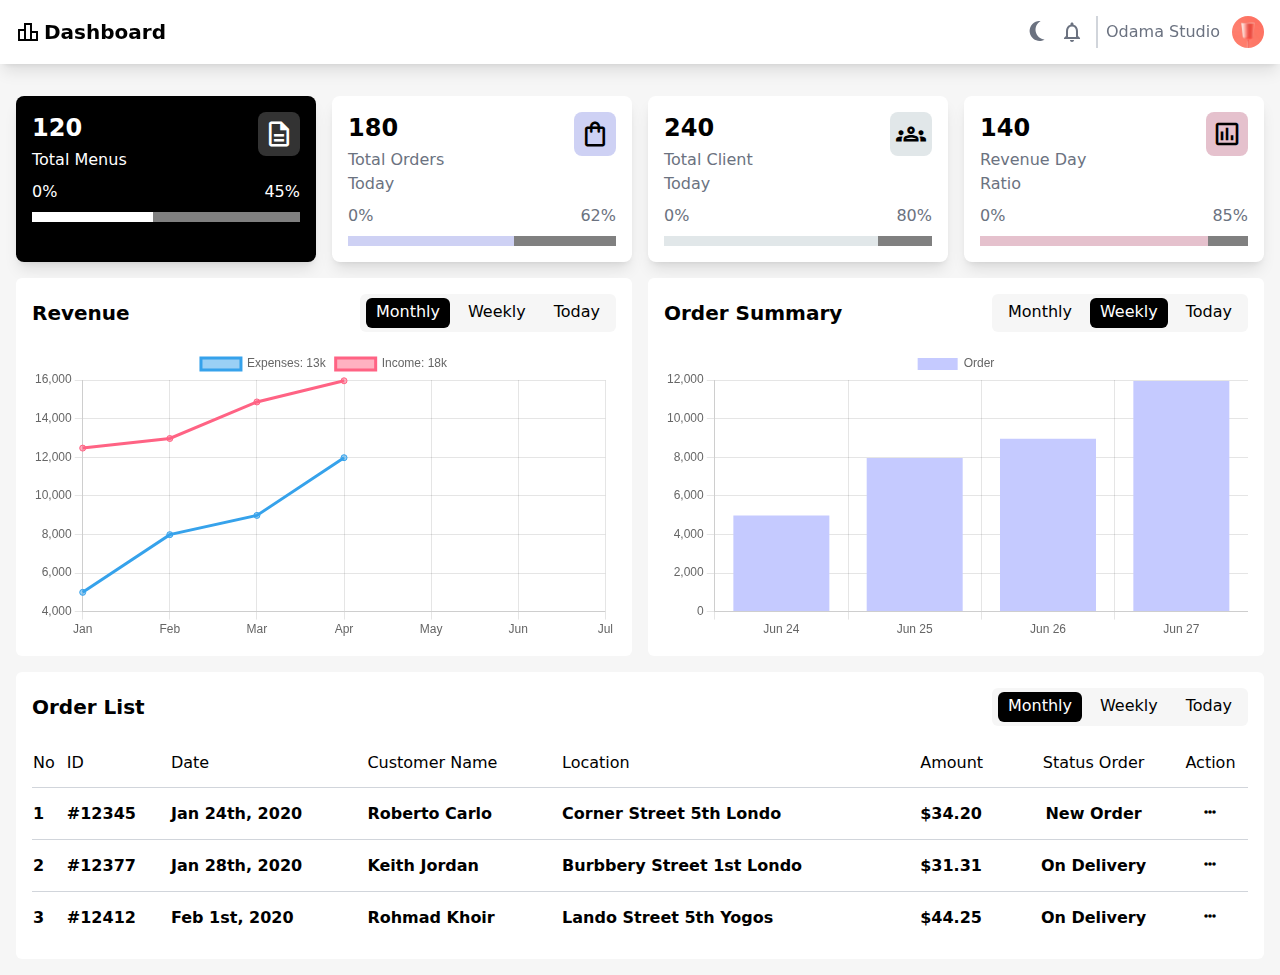
==== 04/index.html @ b3cf5e3d "Day 4" ====
<!DOCTYPE html>
<html lang="en">
<head>
    <meta charset="UTF-8">
    <meta name="viewport" content="width=device-width, initial-scale=1.0">
    <title>Dashboard | Odama Studio</title>
    <link rel="stylesheet" href="/css/google-font.css">
    <link rel="stylesheet" href="style.css">
    <script src="/js/chart.js"></script>
</head>
<body>
    <header class="fixed shadow-lg bg-white p-4 top-0 grid grid-cols-2 left-0 right-0">
        <h1 class="font-bold text-xl flex items-center gap-1"><i class="material-icons">leaderboard</i>Dashboard</h1>
        <div class="flex gap-3 items-center justify-end">
            <i class="material-icons hidden fade lg:inline-block -rotate-12">nightlight_round</i>
            <i class="material-icons hidden lg:inline-block fade">notifications</i>
            <div class="flex fade items-center border-l-2 gap-3 pl-2 border-solid border-gray-300">
                Odama Studio
                <img src="image-stand-out.jpg" class="h-8 rounded-full aspect-square">
            </div>
        </div>
    </header>
    <main class="flex flex-col mt-20 p-4 gap-4">
        <div class="grid gap-4 grid-rows-4 lg:grid-rows-1 lg:grid-cols-4">
            <div class="desc text-white bg-black">
                <div>
                    <div>
                        <b>120</b>  
                        <span>Total Menus</span>
                    </div>
                    <div>
                        <span class="bg-[#333333]">description</span>
                    </div>
                </div>
                <div>
                    <div>
                        <span>0%</span>
                        <span>45%</span>
                    </div>
                    <progress class="bg-[#333333]" min="0" value="45" max="100"></progress>
                </div>
            </div>
            <div class="desc">
                <div>
                    <div>
                        <b>180</b>
                        <span>Total Orders Today</span>
                    </div>
                    <div>
                        <span class="bg-[#CED1F4]">shopping_bag</span>
                    </div>
                </div>
                <div>
                    <div>
                        <span>0%</span>
                        <span>62%</span>
                    </div>
                    <progress min="0" value="62" max="100"></progress>
                </div>
            </div>
            <div class="desc">
                <div>
                    <div>
                        <b>240</b>
                        <span>Total Client Today</span>
                    </div>
                    <div>
                        <span class="bg-[#E1E7E9]">groups</span>
                    </div>
                </div>
                <div>
                    <div>
                        <span>0%</span>
                        <span>80%</span>
                    </div>
                    <progress min="0" value="80" max="100"></progress>
                </div>
            </div>
            <div class="desc">
                <div>
                    <div>
                        <b>140</b>
                        <span>Revenue Day Ratio</span>
                    </div>
                    <div>
                        <span class="bg-[#E5C1CD]">insert_chart</span>
                    </div>
                </div>
                <div>
                    <div>
                        <span>0%</span>
                        <span>85%</span>
                    </div>
                    <progress min="0" value="85" max="100"></progress>
                </div>
            </div>
        </div>
        <div class="grid lg:grid-cols-2 gap-4 lg:grid-rows-1 grid-rows-2">
            <div class="chart">
                <div>
                    <h1>Revenue</h1>
                    <div>
                        <div>
                            <button class="active">Monthly</button>
                            <button>Weekly</button>
                            <button>Today</button>
                        </div>
                    </div>
                </div>
                <canvas id="a1"></canvas>
                <script>
                    (() => {
                        const ctx = document.getElementById("a1");
                        new Chart(ctx, {
                            type: 'line',
                            data: {
                                labels: ['Jan', 'Feb', 'Mar', 'Apr', 'May', 'Jun', 'Jul'],
                                datasets: [{
                                    label: 'Expenses: 13k',
                                    data: [5000, 8000, 9000, 12000]
                                },
                                {
                                    label: 'Income: 18k',
                                    data: [12500, 13000, 14900, 16000]
                                }]
                            }
                        })
                    })()
                </script>
            </div>
            <div class="chart">
                <div>
                    <h1>Order Summary</h1>
                    <div>
                        <div>
                            <button>Monthly</button>
                            <button class="active">Weekly</button>
                            <button>Today</button>
                        </div>
                    </div>
                </div>
                <canvas id="a2"></canvas>
                <script>
                    (() => {
                        const ctx = document.getElementById("a2");
                        new Chart(ctx, {
                            type: 'bar',
                            data: {
                                labels: ['Jun 24', 'Jun 25', 'Jun 26', 'Jun 27'],
                                datasets: [{
                                    label: 'Order',
                                    data: [5000, 8000, 9000, 12000],
                                    backgroundColor: '#C5CAFF',
                                    fill: false
                                }]
                            }
                        })
                    })()
                </script>
            </div>
        </div>
        <div class="bg-white rounded-md p-4">
            <div class="grid items-center mb-6 grid-cols-2">
                <h1 class="text-xl font-semibold">Order List</h1>
                <div class="flex items-center justify-end">
                    <div class="bg-bg px-1.5 py-1 rounded-md flex items-center gap-2">
                        <button class="pt-0.5 pb-1 px-2.5 rounded-md bg-black text-white">Monthly</button>
                        <button class="pt-0.5 pb-1 px-2.5">Weekly</button>
                        <button class="pt-0.5 pb-1 px-2.5">Today</button>
                    </div>
                </div>
            </div>
            <div class="w-full whitespace-pre overflow-x-auto lg:whitespace-normal lg:overflow-hidden">
                <table class="w-full">
                    <tbody>
                        <tr>
                            <th>No</th>
                            <th>ID</th>
                            <th>Date</th>
                            <th>Customer Name</th>
                            <th>Location</th>
                            <th>Amount</th>
                            <th>Status Order</th>
                            <th>Action</th>
                        </tr>
                        <tr>
                            <td>1</td>
                            <td>#12345</td>
                            <td>Jan 24th, 2020</td>
                            <td>Roberto Carlo</td>
                            <td>Corner Street 5th Londo</td>
                            <td>$34.20</td>
                            <td>New Order</td>
                            <td></td>
                        </tr>
                        <tr>
                            <td>2</td>
                            <td>#12377</td>
                            <td>Jan 28th, 2020</td>
                            <td>Keith Jordan</td>
                            <td>Burbbery Street 1st Londo</td>
                            <td>$31.31</td>
                            <td>On Delivery</td>
                            <td></td>
                        </tr>
                        <tr>
                            <td>3</td>
                            <td>#12412</td>
                            <td>Feb 1st, 2020</td>
                            <td>Rohmad Khoir</td>
                            <td>Lando Street 5th Yogos</td>
                            <td>$44.25</td>
                            <td>On Delivery</td>
                            <td></td>
                        </tr>
                    </tbody>
                </table>
            </div>
        </div>
    </main>
</body>
</html>
---- css/google-font.css ----
@font-face {
    font-family: 'Material Icons Outlined';
    font-style: normal;
    font-weight: 400;
    src: url(fonts/icons.woff2) format('woff2');
}
.material-icons {
    font-family: 'Material Icons Outlined' !important;
    font-weight: normal;
    font-style: normal;
    font-size: 24px;
    line-height: 1;
    letter-spacing: normal;
    text-transform: none;
    display: inline-block;
    white-space: nowrap;
    word-wrap: normal;
    direction: ltr;
    -webkit-font-feature-settings: 'liga';
    font-feature-settings: "liga";
    -webkit-font-smoothing: antialiased;
}
@font-face {
    font-family: 'Material Symbols Outlined';
    font-style: normal;
    font-weight: 400;
    src: url(fonts/symbols.woff2) format('woff2');
}
.symbol {
    font-family: 'Material Symbols Outlined' !important;
    font-weight: normal;
    font-style: normal;
    font-size: 24px;
    line-height: 1;
    letter-spacing: normal;
    text-transform: none;
    display: inline-block;
    white-space: nowrap;
    word-wrap: normal;
    direction: ltr;
    -webkit-font-feature-settings: 'liga';
    font-feature-settings: 'liga';
    -webkit-font-smoothing: antialiased;
}
@font-face {
    font-family: circula;
    src: url(fonts/circula.ttf);
}
---- 04/style.css ----
/*
! tailwindcss v3.3.3 | MIT License | https://tailwindcss.com
*/

/*
1. Prevent padding and border from affecting element width. (https://github.com/mozdevs/cssremedy/issues/4)
2. Allow adding a border to an element by just adding a border-width. (https://github.com/tailwindcss/tailwindcss/pull/116)
*/

*,
::before,
::after {
  box-sizing: border-box;
  /* 1 */
  border-width: 0;
  /* 2 */
  border-style: solid;
  /* 2 */
  border-color: #e5e7eb;
  /* 2 */
}

::before,
::after {
  --tw-content: '';
}

/*
1. Use a consistent sensible line-height in all browsers.
2. Prevent adjustments of font size after orientation changes in iOS.
3. Use a more readable tab size.
4. Use the user's configured `sans` font-family by default.
5. Use the user's configured `sans` font-feature-settings by default.
6. Use the user's configured `sans` font-variation-settings by default.
*/

html {
  line-height: 1.5;
  /* 1 */
  -webkit-text-size-adjust: 100%;
  /* 2 */
  -moz-tab-size: 4;
  /* 3 */
  -o-tab-size: 4;
     tab-size: 4;
  /* 3 */
  font-family: ui-sans-serif, system-ui, -apple-system, BlinkMacSystemFont, "Segoe UI", Roboto, "Helvetica Neue", Arial, "Noto Sans", sans-serif, "Apple Color Emoji", "Segoe UI Emoji", "Segoe UI Symbol", "Noto Color Emoji";
  /* 4 */
  font-feature-settings: normal;
  /* 5 */
  font-variation-settings: normal;
  /* 6 */
}

/*
1. Remove the margin in all browsers.
2. Inherit line-height from `html` so users can set them as a class directly on the `html` element.
*/

body {
  margin: 0;
  /* 1 */
  line-height: inherit;
  /* 2 */
}

/*
1. Add the correct height in Firefox.
2. Correct the inheritance of border color in Firefox. (https://bugzilla.mozilla.org/show_bug.cgi?id=190655)
3. Ensure horizontal rules are visible by default.
*/

hr {
  height: 0;
  /* 1 */
  color: inherit;
  /* 2 */
  border-top-width: 1px;
  /* 3 */
}

/*
Add the correct text decoration in Chrome, Edge, and Safari.
*/

abbr:where([title]) {
  -webkit-text-decoration: underline dotted;
          text-decoration: underline dotted;
}

/*
Remove the default font size and weight for headings.
*/

h1,
h2,
h3,
h4,
h5,
h6 {
  font-size: inherit;
  font-weight: inherit;
}

/*
Reset links to optimize for opt-in styling instead of opt-out.
*/

a {
  color: inherit;
  text-decoration: inherit;
}

/*
Add the correct font weight in Edge and Safari.
*/

b,
strong {
  font-weight: bolder;
}

/*
1. Use the user's configured `mono` font family by default.
2. Correct the odd `em` font sizing in all browsers.
*/

code,
kbd,
samp,
pre {
  font-family: ui-monospace, SFMono-Regular, Menlo, Monaco, Consolas, "Liberation Mono", "Courier New", monospace;
  /* 1 */
  font-size: 1em;
  /* 2 */
}

/*
Add the correct font size in all browsers.
*/

small {
  font-size: 80%;
}

/*
Prevent `sub` and `sup` elements from affecting the line height in all browsers.
*/

sub,
sup {
  font-size: 75%;
  line-height: 0;
  position: relative;
  vertical-align: baseline;
}

sub {
  bottom: -0.25em;
}

sup {
  top: -0.5em;
}

/*
1. Remove text indentation from table contents in Chrome and Safari. (https://bugs.chromium.org/p/chromium/issues/detail?id=999088, https://bugs.webkit.org/show_bug.cgi?id=201297)
2. Correct table border color inheritance in all Chrome and Safari. (https://bugs.chromium.org/p/chromium/issues/detail?id=935729, https://bugs.webkit.org/show_bug.cgi?id=195016)
3. Remove gaps between table borders by default.
*/

table {
  text-indent: 0;
  /* 1 */
  border-color: inherit;
  /* 2 */
  border-collapse: collapse;
  /* 3 */
}

/*
1. Change the font styles in all browsers.
2. Remove the margin in Firefox and Safari.
3. Remove default padding in all browsers.
*/

button,
input,
optgroup,
select,
textarea {
  font-family: inherit;
  /* 1 */
  font-feature-settings: inherit;
  /* 1 */
  font-variation-settings: inherit;
  /* 1 */
  font-size: 100%;
  /* 1 */
  font-weight: inherit;
  /* 1 */
  line-height: inherit;
  /* 1 */
  color: inherit;
  /* 1 */
  margin: 0;
  /* 2 */
  padding: 0;
  /* 3 */
}

/*
Remove the inheritance of text transform in Edge and Firefox.
*/

button,
select {
  text-transform: none;
}

/*
1. Correct the inability to style clickable types in iOS and Safari.
2. Remove default button styles.
*/

button,
[type='button'],
[type='reset'],
[type='submit'] {
  -webkit-appearance: button;
  /* 1 */
  background-color: transparent;
  /* 2 */
  background-image: none;
  /* 2 */
}

/*
Use the modern Firefox focus style for all focusable elements.
*/

:-moz-focusring {
  outline: auto;
}

/*
Remove the additional `:invalid` styles in Firefox. (https://github.com/mozilla/gecko-dev/blob/2f9eacd9d3d995c937b4251a5557d95d494c9be1/layout/style/res/forms.css#L728-L737)
*/

:-moz-ui-invalid {
  box-shadow: none;
}

/*
Add the correct vertical alignment in Chrome and Firefox.
*/

progress {
  vertical-align: baseline;
}

/*
Correct the cursor style of increment and decrement buttons in Safari.
*/

::-webkit-inner-spin-button,
::-webkit-outer-spin-button {
  height: auto;
}

/*
1. Correct the odd appearance in Chrome and Safari.
2. Correct the outline style in Safari.
*/

[type='search'] {
  -webkit-appearance: textfield;
  /* 1 */
  outline-offset: -2px;
  /* 2 */
}

/*
Remove the inner padding in Chrome and Safari on macOS.
*/

::-webkit-search-decoration {
  -webkit-appearance: none;
}

/*
1. Correct the inability to style clickable types in iOS and Safari.
2. Change font properties to `inherit` in Safari.
*/

::-webkit-file-upload-button {
  -webkit-appearance: button;
  /* 1 */
  font: inherit;
  /* 2 */
}

/*
Add the correct display in Chrome and Safari.
*/

summary {
  display: list-item;
}

/*
Removes the default spacing and border for appropriate elements.
*/

blockquote,
dl,
dd,
h1,
h2,
h3,
h4,
h5,
h6,
hr,
figure,
p,
pre {
  margin: 0;
}

fieldset {
  margin: 0;
  padding: 0;
}

legend {
  padding: 0;
}

ol,
ul,
menu {
  list-style: none;
  margin: 0;
  padding: 0;
}

/*
Reset default styling for dialogs.
*/

dialog {
  padding: 0;
}

/*
Prevent resizing textareas horizontally by default.
*/

textarea {
  resize: vertical;
}

/*
1. Reset the default placeholder opacity in Firefox. (https://github.com/tailwindlabs/tailwindcss/issues/3300)
2. Set the default placeholder color to the user's configured gray 400 color.
*/

input::-moz-placeholder, textarea::-moz-placeholder {
  opacity: 1;
  /* 1 */
  color: #9ca3af;
  /* 2 */
}

input::placeholder,
textarea::placeholder {
  opacity: 1;
  /* 1 */
  color: #9ca3af;
  /* 2 */
}

/*
Set the default cursor for buttons.
*/

button,
[role="button"] {
  cursor: pointer;
}

/*
Make sure disabled buttons don't get the pointer cursor.
*/

:disabled {
  cursor: default;
}

/*
1. Make replaced elements `display: block` by default. (https://github.com/mozdevs/cssremedy/issues/14)
2. Add `vertical-align: middle` to align replaced elements more sensibly by default. (https://github.com/jensimmons/cssremedy/issues/14#issuecomment-634934210)
   This can trigger a poorly considered lint error in some tools but is included by design.
*/

img,
svg,
video,
canvas,
audio,
iframe,
embed,
object {
  display: block;
  /* 1 */
  vertical-align: middle;
  /* 2 */
}

/*
Constrain images and videos to the parent width and preserve their intrinsic aspect ratio. (https://github.com/mozdevs/cssremedy/issues/14)
*/

img,
video {
  max-width: 100%;
  height: auto;
}

/* Make elements with the HTML hidden attribute stay hidden by default */

[hidden] {
  display: none;
}

*, ::before, ::after {
  --tw-border-spacing-x: 0;
  --tw-border-spacing-y: 0;
  --tw-translate-x: 0;
  --tw-translate-y: 0;
  --tw-rotate: 0;
  --tw-skew-x: 0;
  --tw-skew-y: 0;
  --tw-scale-x: 1;
  --tw-scale-y: 1;
  --tw-pan-x:  ;
  --tw-pan-y:  ;
  --tw-pinch-zoom:  ;
  --tw-scroll-snap-strictness: proximity;
  --tw-gradient-from-position:  ;
  --tw-gradient-via-position:  ;
  --tw-gradient-to-position:  ;
  --tw-ordinal:  ;
  --tw-slashed-zero:  ;
  --tw-numeric-figure:  ;
  --tw-numeric-spacing:  ;
  --tw-numeric-fraction:  ;
  --tw-ring-inset:  ;
  --tw-ring-offset-width: 0px;
  --tw-ring-offset-color: #fff;
  --tw-ring-color: rgb(59 130 246 / 0.5);
  --tw-ring-offset-shadow: 0 0 #0000;
  --tw-ring-shadow: 0 0 #0000;
  --tw-shadow: 0 0 #0000;
  --tw-shadow-colored: 0 0 #0000;
  --tw-blur:  ;
  --tw-brightness:  ;
  --tw-contrast:  ;
  --tw-grayscale:  ;
  --tw-hue-rotate:  ;
  --tw-invert:  ;
  --tw-saturate:  ;
  --tw-sepia:  ;
  --tw-drop-shadow:  ;
  --tw-backdrop-blur:  ;
  --tw-backdrop-brightness:  ;
  --tw-backdrop-contrast:  ;
  --tw-backdrop-grayscale:  ;
  --tw-backdrop-hue-rotate:  ;
  --tw-backdrop-invert:  ;
  --tw-backdrop-opacity:  ;
  --tw-backdrop-saturate:  ;
  --tw-backdrop-sepia:  ;
}

::backdrop {
  --tw-border-spacing-x: 0;
  --tw-border-spacing-y: 0;
  --tw-translate-x: 0;
  --tw-translate-y: 0;
  --tw-rotate: 0;
  --tw-skew-x: 0;
  --tw-skew-y: 0;
  --tw-scale-x: 1;
  --tw-scale-y: 1;
  --tw-pan-x:  ;
  --tw-pan-y:  ;
  --tw-pinch-zoom:  ;
  --tw-scroll-snap-strictness: proximity;
  --tw-gradient-from-position:  ;
  --tw-gradient-via-position:  ;
  --tw-gradient-to-position:  ;
  --tw-ordinal:  ;
  --tw-slashed-zero:  ;
  --tw-numeric-figure:  ;
  --tw-numeric-spacing:  ;
  --tw-numeric-fraction:  ;
  --tw-ring-inset:  ;
  --tw-ring-offset-width: 0px;
  --tw-ring-offset-color: #fff;
  --tw-ring-color: rgb(59 130 246 / 0.5);
  --tw-ring-offset-shadow: 0 0 #0000;
  --tw-ring-shadow: 0 0 #0000;
  --tw-shadow: 0 0 #0000;
  --tw-shadow-colored: 0 0 #0000;
  --tw-blur:  ;
  --tw-brightness:  ;
  --tw-contrast:  ;
  --tw-grayscale:  ;
  --tw-hue-rotate:  ;
  --tw-invert:  ;
  --tw-saturate:  ;
  --tw-sepia:  ;
  --tw-drop-shadow:  ;
  --tw-backdrop-blur:  ;
  --tw-backdrop-brightness:  ;
  --tw-backdrop-contrast:  ;
  --tw-backdrop-grayscale:  ;
  --tw-backdrop-hue-rotate:  ;
  --tw-backdrop-invert:  ;
  --tw-backdrop-opacity:  ;
  --tw-backdrop-saturate:  ;
  --tw-backdrop-sepia:  ;
}

.desc {
  display: flex;
  flex-direction: column;
  gap: 0.5rem;
  border-radius: 0.5rem;
  padding: 1rem;
  --tw-shadow: 0 10px 15px -3px rgb(0 0 0 / 0.1), 0 4px 6px -4px rgb(0 0 0 / 0.1);
  --tw-shadow-colored: 0 10px 15px -3px var(--tw-shadow-color), 0 4px 6px -4px var(--tw-shadow-color);
  box-shadow: var(--tw-ring-offset-shadow, 0 0 #0000), var(--tw-ring-shadow, 0 0 #0000), var(--tw-shadow);
}

.desc>:first-child {
  display: grid;
  grid-template-columns: repeat(2, minmax(0, 1fr));
  align-items: flex-start;
}

.desc>:first-child>:first-child {
  display: flex;
  flex-direction: column;
  gap: 0.25rem;
}

.desc>:first-child>:last-child {
  display: flex;
  align-items: flex-start;
  justify-content: flex-end;
}

.desc>:first-child>:last-child span {
  font-family: 'Material Icons Outlined';
  border-radius: 0.5rem;
  padding-top: 0.25rem;
  padding-bottom: 0.25rem;
  padding-left: 0.375rem;
  padding-right: 0.375rem;
  font-size: 1.875rem;
  line-height: 2.25rem;
}

.desc:not(.bg-black) {
  --tw-bg-opacity: 1;
  background-color: rgb(255 255 255 / var(--tw-bg-opacity));
  --tw-text-opacity: 1;
  color: rgb(107 114 128 / var(--tw-text-opacity));
}

.desc>:last-child {
  display: flex;
  flex-direction: column;
  gap: 0.5rem;
}

.desc>:last-child>div {
  display: grid;
  grid-template-columns: repeat(2, minmax(0, 1fr));
}

.desc>:last-child span+span {
  text-align: right;
}

.desc b {
  font-size: 1.5rem;
  line-height: 2rem;
}

.desc:not(.bg-black) b, .desc:not(.bg-black)>:first-child>:last-child span {
  --tw-text-opacity: 1;
  color: rgb(0 0 0 / var(--tw-text-opacity));
}

.chart>:first-child {
  margin-bottom: 1rem;
  display: grid;
  grid-template-columns: repeat(2, minmax(0, 1fr));
  align-items: center;
}

.chart h1 {
  font-size: 1.25rem;
  line-height: 1.75rem;
  font-weight: 600;
}

.chart h1+div {
  display: none;
  align-items: center;
  justify-content: flex-end;
}

@media (min-width: 1024px) {
  .chart h1+div {
    display: flex;
  }
}

.chart h1+div>div {
  display: flex;
  align-items: center;
  gap: 0.5rem;
  border-radius: 0.375rem;
  --tw-bg-opacity: 1;
  background-color: rgb(246 246 246 / var(--tw-bg-opacity));
  padding-left: 0.375rem;
  padding-right: 0.375rem;
  padding-top: 0.25rem;
  padding-bottom: 0.25rem;
}

.chart h1+div button {
  padding-left: 0.625rem;
  padding-right: 0.625rem;
  padding-top: 0.125rem;
  padding-bottom: 0.25rem;
}

.chart {
  border-radius: 0.375rem;
  --tw-bg-opacity: 1;
  background-color: rgb(255 255 255 / var(--tw-bg-opacity));
  padding: 1rem;
}

.chart h1+div button.active {
  border-radius: 0.375rem;
  --tw-bg-opacity: 1;
  background-color: rgb(0 0 0 / var(--tw-bg-opacity));
  --tw-text-opacity: 1;
  color: rgb(255 255 255 / var(--tw-text-opacity));
}

.fixed {
  position: fixed;
}

.absolute {
  position: absolute;
}

.bottom-0 {
  bottom: 0px;
}

.left-0 {
  left: 0px;
}

.right-0 {
  right: 0px;
}

.top-0 {
  top: 0px;
}

.-z-10 {
  z-index: -10;
}

.z-10 {
  z-index: 10;
}

.z-20 {
  z-index: 20;
}

.z-30 {
  z-index: 30;
}

.float-right {
  float: right;
}

.mx-auto {
  margin-left: auto;
  margin-right: auto;
}

.mb-6 {
  margin-bottom: 1.5rem;
}

.mb-8 {
  margin-bottom: 2rem;
}

.ml-auto {
  margin-left: auto;
}

.mt-2 {
  margin-top: 0.5rem;
}

.mt-20 {
  margin-top: 5rem;
}

.mt-28 {
  margin-top: 7rem;
}

.mt-4 {
  margin-top: 1rem;
}

.mt-8 {
  margin-top: 2rem;
}

.flex {
  display: flex;
}

.inline-flex {
  display: inline-flex;
}

.table {
  display: table;
}

.grid {
  display: grid;
}

.hidden {
  display: none;
}

.aspect-auto {
  aspect-ratio: auto;
}

.aspect-square {
  aspect-ratio: 1 / 1;
}

.h-10 {
  height: 2.5rem;
}

.h-11 {
  height: 2.75rem;
}

.h-40 {
  height: 10rem;
}

.h-6 {
  height: 1.5rem;
}

.h-8 {
  height: 2rem;
}

.h-full {
  height: 100%;
}

.w-0 {
  width: 0px;
}

.w-1\/2 {
  width: 50%;
}

.w-6 {
  width: 1.5rem;
}

.w-full {
  width: 100%;
}

.max-w-full {
  max-width: 100%;
}

.-translate-x-2 {
  --tw-translate-x: -0.5rem;
  transform: translate(var(--tw-translate-x), var(--tw-translate-y)) rotate(var(--tw-rotate)) skewX(var(--tw-skew-x)) skewY(var(--tw-skew-y)) scaleX(var(--tw-scale-x)) scaleY(var(--tw-scale-y));
}

.-translate-y-64 {
  --tw-translate-y: -16rem;
  transform: translate(var(--tw-translate-x), var(--tw-translate-y)) rotate(var(--tw-rotate)) skewX(var(--tw-skew-x)) skewY(var(--tw-skew-y)) scaleX(var(--tw-scale-x)) scaleY(var(--tw-scale-y));
}

.-rotate-12 {
  --tw-rotate: -12deg;
  transform: translate(var(--tw-translate-x), var(--tw-translate-y)) rotate(var(--tw-rotate)) skewX(var(--tw-skew-x)) skewY(var(--tw-skew-y)) scaleX(var(--tw-scale-x)) scaleY(var(--tw-scale-y));
}

.cursor-pointer {
  cursor: pointer;
}

.grid-cols-2 {
  grid-template-columns: repeat(2, minmax(0, 1fr));
}

.grid-cols-4 {
  grid-template-columns: repeat(4, minmax(0, 1fr));
}

.grid-rows-2 {
  grid-template-rows: repeat(2, minmax(0, 1fr));
}

.grid-rows-4 {
  grid-template-rows: repeat(4, minmax(0, 1fr));
}

.flex-col {
  flex-direction: column;
}

.items-end {
  align-items: flex-end;
}

.items-center {
  align-items: center;
}

.justify-end {
  justify-content: flex-end;
}

.justify-center {
  justify-content: center;
}

.justify-evenly {
  justify-content: space-evenly;
}

.gap-0 {
  gap: 0px;
}

.gap-1 {
  gap: 0.25rem;
}

.gap-1\.5 {
  gap: 0.375rem;
}

.gap-2 {
  gap: 0.5rem;
}

.gap-2\.5 {
  gap: 0.625rem;
}

.gap-3 {
  gap: 0.75rem;
}

.gap-4 {
  gap: 1rem;
}

.gap-6 {
  gap: 1.5rem;
}

.gap-8 {
  gap: 2rem;
}

.overflow-x-auto {
  overflow-x: auto;
}

.overflow-x-hidden {
  overflow-x: hidden;
}

.whitespace-pre {
  white-space: pre;
}

.rounded-full {
  border-radius: 9999px;
}

.rounded-lg {
  border-radius: 0.5rem;
}

.rounded-md {
  border-radius: 0.375rem;
}

.rounded-xl {
  border-radius: 0.75rem;
}

.border {
  border-width: 1px;
}

.border-b {
  border-bottom-width: 1px;
}

.border-l-2 {
  border-left-width: 2px;
}

.border-solid {
  border-style: solid;
}

.border-gray-300 {
  --tw-border-opacity: 1;
  border-color: rgb(209 213 219 / var(--tw-border-opacity));
}

.border-b-gray-200 {
  --tw-border-opacity: 1;
  border-bottom-color: rgb(229 231 235 / var(--tw-border-opacity));
}

.bg-\[\#333333\] {
  --tw-bg-opacity: 1;
  background-color: rgb(51 51 51 / var(--tw-bg-opacity));
}

.bg-\[\#CED1F4\] {
  --tw-bg-opacity: 1;
  background-color: rgb(206 209 244 / var(--tw-bg-opacity));
}

.bg-\[\#E1E7E9\] {
  --tw-bg-opacity: 1;
  background-color: rgb(225 231 233 / var(--tw-bg-opacity));
}

.bg-\[\#E5C1CD\] {
  --tw-bg-opacity: 1;
  background-color: rgb(229 193 205 / var(--tw-bg-opacity));
}

.bg-\[\#E5F3FF\] {
  --tw-bg-opacity: 1;
  background-color: rgb(229 243 255 / var(--tw-bg-opacity));
}

.bg-\[\#E7ECF3\] {
  --tw-bg-opacity: 1;
  background-color: rgb(231 236 243 / var(--tw-bg-opacity));
}

.bg-\[\#FFF4E3\] {
  --tw-bg-opacity: 1;
  background-color: rgb(255 244 227 / var(--tw-bg-opacity));
}

.bg-bg {
  --tw-bg-opacity: 1;
  background-color: rgb(246 246 246 / var(--tw-bg-opacity));
}

.bg-black {
  --tw-bg-opacity: 1;
  background-color: rgb(0 0 0 / var(--tw-bg-opacity));
}

.bg-gray-100 {
  --tw-bg-opacity: 1;
  background-color: rgb(243 244 246 / var(--tw-bg-opacity));
}

.bg-inherit {
  background-color: inherit;
}

.bg-white {
  --tw-bg-opacity: 1;
  background-color: rgb(255 255 255 / var(--tw-bg-opacity));
}

.bg-gradient-to-r {
  background-image: linear-gradient(to right, var(--tw-gradient-stops));
}

.from-\[\#369EFF\] {
  --tw-gradient-from: #369EFF var(--tw-gradient-from-position);
  --tw-gradient-to: rgb(54 158 255 / 0) var(--tw-gradient-to-position);
  --tw-gradient-stops: var(--tw-gradient-from), var(--tw-gradient-to);
}

.to-\[\#65B6FF\] {
  --tw-gradient-to: #65B6FF var(--tw-gradient-to-position);
}

.p-1 {
  padding: 0.25rem;
}

.p-4 {
  padding: 1rem;
}

.px-1 {
  padding-left: 0.25rem;
  padding-right: 0.25rem;
}

.px-1\.5 {
  padding-left: 0.375rem;
  padding-right: 0.375rem;
}

.px-2 {
  padding-left: 0.5rem;
  padding-right: 0.5rem;
}

.px-2\.5 {
  padding-left: 0.625rem;
  padding-right: 0.625rem;
}

.px-3 {
  padding-left: 0.75rem;
  padding-right: 0.75rem;
}

.px-4 {
  padding-left: 1rem;
  padding-right: 1rem;
}

.px-5 {
  padding-left: 1.25rem;
  padding-right: 1.25rem;
}

.py-1 {
  padding-top: 0.25rem;
  padding-bottom: 0.25rem;
}

.py-2 {
  padding-top: 0.5rem;
  padding-bottom: 0.5rem;
}

.py-3 {
  padding-top: 0.75rem;
  padding-bottom: 0.75rem;
}

.py-4 {
  padding-top: 1rem;
  padding-bottom: 1rem;
}

.pb-1 {
  padding-bottom: 0.25rem;
}

.pl-2 {
  padding-left: 0.5rem;
}

.pl-4 {
  padding-left: 1rem;
}

.pr-2 {
  padding-right: 0.5rem;
}

.pt-0 {
  padding-top: 0px;
}

.pt-0\.5 {
  padding-top: 0.125rem;
}

.pt-4 {
  padding-top: 1rem;
}

.text-2xl {
  font-size: 1.5rem;
  line-height: 2rem;
}

.text-3xl {
  font-size: 1.875rem;
  line-height: 2.25rem;
}

.text-4xl {
  font-size: 2.25rem;
  line-height: 2.5rem;
}

.text-lg {
  font-size: 1.125rem;
  line-height: 1.75rem;
}

.text-sm {
  font-size: 0.875rem;
  line-height: 1.25rem;
}

.text-xl {
  font-size: 1.25rem;
  line-height: 1.75rem;
}

.text-xs {
  font-size: 0.75rem;
  line-height: 1rem;
}

.font-bold {
  font-weight: 700;
}

.font-extrabold {
  font-weight: 800;
}

.font-medium {
  font-weight: 500;
}

.font-semibold {
  font-weight: 600;
}

.tracking-wide {
  letter-spacing: 0.025em;
}

.text-\[\#000C63\] {
  --tw-text-opacity: 1;
  color: rgb(0 12 99 / var(--tw-text-opacity));
}

.text-\[\#0E8BFF\] {
  --tw-text-opacity: 1;
  color: rgb(14 139 255 / var(--tw-text-opacity));
}

.text-\[\#20E3FF\] {
  --tw-text-opacity: 1;
  color: rgb(32 227 255 / var(--tw-text-opacity));
}

.text-\[\#2496FF\] {
  --tw-text-opacity: 1;
  color: rgb(36 150 255 / var(--tw-text-opacity));
}

.text-\[\#3399EB\] {
  --tw-text-opacity: 1;
  color: rgb(51 153 235 / var(--tw-text-opacity));
}

.text-\[\#EE2929\] {
  --tw-text-opacity: 1;
  color: rgb(238 41 41 / var(--tw-text-opacity));
}

.text-\[\#FF32C5\] {
  --tw-text-opacity: 1;
  color: rgb(255 50 197 / var(--tw-text-opacity));
}

.text-\[\#FF9500\] {
  --tw-text-opacity: 1;
  color: rgb(255 149 0 / var(--tw-text-opacity));
}

.text-\[\#FFCD1F\] {
  --tw-text-opacity: 1;
  color: rgb(255 205 31 / var(--tw-text-opacity));
}

.text-black {
  --tw-text-opacity: 1;
  color: rgb(0 0 0 / var(--tw-text-opacity));
}

.text-white {
  --tw-text-opacity: 1;
  color: rgb(255 255 255 / var(--tw-text-opacity));
}

.line-through {
  text-decoration-line: line-through;
}

.opacity-50 {
  opacity: 0.5;
}

.opacity-70 {
  opacity: 0.7;
}

.shadow-2xl {
  --tw-shadow: 0 25px 50px -12px rgb(0 0 0 / 0.25);
  --tw-shadow-colored: 0 25px 50px -12px var(--tw-shadow-color);
  box-shadow: var(--tw-ring-offset-shadow, 0 0 #0000), var(--tw-ring-shadow, 0 0 #0000), var(--tw-shadow);
}

.shadow-lg {
  --tw-shadow: 0 10px 15px -3px rgb(0 0 0 / 0.1), 0 4px 6px -4px rgb(0 0 0 / 0.1);
  --tw-shadow-colored: 0 10px 15px -3px var(--tw-shadow-color), 0 4px 6px -4px var(--tw-shadow-color);
  box-shadow: var(--tw-ring-offset-shadow, 0 0 #0000), var(--tw-ring-shadow, 0 0 #0000), var(--tw-shadow);
}

.shadow-md {
  --tw-shadow: 0 4px 6px -1px rgb(0 0 0 / 0.1), 0 2px 4px -2px rgb(0 0 0 / 0.1);
  --tw-shadow-colored: 0 4px 6px -1px var(--tw-shadow-color), 0 2px 4px -2px var(--tw-shadow-color);
  box-shadow: var(--tw-ring-offset-shadow, 0 0 #0000), var(--tw-ring-shadow, 0 0 #0000), var(--tw-shadow);
}

body {
  --tw-bg-opacity: 1;
  background-color: rgb(246 246 246 / var(--tw-bg-opacity));
}

.fade {
  --tw-text-opacity: 1;
  color: rgb(107 114 128 / var(--tw-text-opacity));
}

progress {
  height: 0.625rem;
  width: 100%;
  -webkit-appearance: none;
     -moz-appearance: none;
          appearance: none;
  border-style: none;
  outline: 2px solid transparent;
  outline-offset: 2px;
}

progress:not(progress[class]) {
  --tw-bg-opacity: 1;
  background-color: rgb(246 246 246 / var(--tw-bg-opacity));
}

progress[value="45"]::-moz-progress-bar {
  --tw-bg-opacity: 1;
  background-color: rgb(255 255 255 / var(--tw-bg-opacity));
}

progress[value="45"]::-webkit-progress-value {
  --tw-bg-opacity: 1;
  background-color: rgb(255 255 255 / var(--tw-bg-opacity));
}

progress[value="62"]::-moz-progress-bar {
  --tw-bg-opacity: 1;
  background-color: rgb(206 209 244 / var(--tw-bg-opacity));
}

progress[value="62"]::-webkit-progress-value {
  --tw-bg-opacity: 1;
  background-color: rgb(206 209 244 / var(--tw-bg-opacity));
}

progress[value="80"]::-moz-progress-bar {
  --tw-bg-opacity: 1;
  background-color: rgb(225 231 233 / var(--tw-bg-opacity));
}

progress[value="80"]::-webkit-progress-value {
  --tw-bg-opacity: 1;
  background-color: rgb(225 231 233 / var(--tw-bg-opacity));
}

progress[value="85"]::-moz-progress-bar {
  --tw-bg-opacity: 1;
  background-color: rgb(229 193 205 / var(--tw-bg-opacity));
}

progress[value="85"]::-webkit-progress-value {
  --tw-bg-opacity: 1;
  background-color: rgb(229 193 205 / var(--tw-bg-opacity));
}

th {
  padding-bottom: 0.75rem;
  text-align: left;
  font-weight: 400;
}

tr:not(:first-child) {
  border-top-width: 1px;
  border-style: solid;
  --tw-border-opacity: 1;
  border-color: rgb(209 213 219 / var(--tw-border-opacity));
}

td {
  padding-top: 0.75rem;
  padding-bottom: 0.75rem;
  font-weight: 600;
}

td, th {
  padding-right: 1rem;
}

@media (min-width: 1024px) {
  td, th {
    padding-right: 0px;
  }
}

td:last-child::before {
  font-family: 'Material Icons Outlined';
  content: "more_horiz";
}

td:last-child, th:last-child, th:nth-child(7), td:nth-child(7) {
  text-align: center;
}

.odd\:bg-\[\#F9FBFE\]:nth-child(odd) {
  --tw-bg-opacity: 1;
  background-color: rgb(249 251 254 / var(--tw-bg-opacity));
}

.focus\:outline-none:focus {
  outline: 2px solid transparent;
  outline-offset: 2px;
}

@media (min-width: 640px) {
  .sm\:fixed {
    position: fixed;
  }

  .sm\:bottom-0 {
    bottom: 0px;
  }

  .sm\:left-0 {
    left: 0px;
  }

  .sm\:left-\[5\%\] {
    left: 5%;
  }

  .sm\:top-0 {
    top: 0px;
  }

  .sm\:top-28 {
    top: 7rem;
  }

  .sm\:flex {
    display: flex;
  }

  .sm\:grid {
    display: grid;
  }

  .sm\:hidden {
    display: none;
  }

  .sm\:w-1\/2 {
    width: 50%;
  }

  .sm\:w-\[90\%\] {
    width: 90%;
  }

  .sm\:w-full {
    width: 100%;
  }

  .sm\:w-screen {
    width: 100vw;
  }

  .sm\:grid-cols-2 {
    grid-template-columns: repeat(2, minmax(0, 1fr));
  }

  .sm\:grid-rows-2 {
    grid-template-rows: repeat(2, minmax(0, 1fr));
  }

  .sm\:flex-col {
    flex-direction: column;
  }

  .sm\:justify-end {
    justify-content: flex-end;
  }

  .sm\:gap-4 {
    gap: 1rem;
  }

  .sm\:gap-8 {
    gap: 2rem;
  }

  .sm\:bg-white {
    --tw-bg-opacity: 1;
    background-color: rgb(255 255 255 / var(--tw-bg-opacity));
  }

  .sm\:px-4 {
    padding-left: 1rem;
    padding-right: 1rem;
  }

  .sm\:py-3 {
    padding-top: 0.75rem;
    padding-bottom: 0.75rem;
  }

  .sm\:pl-4 {
    padding-left: 1rem;
  }

  .sm\:pt-4 {
    padding-top: 1rem;
  }

  .sm\:font-bold {
    font-weight: 700;
  }
}

@media (min-width: 1024px) {
  .lg\:right-4 {
    right: 1rem;
  }

  .lg\:top-16 {
    top: 4rem;
  }

  .lg\:inline-block {
    display: inline-block;
  }

  .lg\:flex {
    display: flex;
  }

  .lg\:grid {
    display: grid;
  }

  .lg\:hidden {
    display: none;
  }

  .lg\:w-80 {
    width: 20rem;
  }

  .lg\:w-\[45\%\] {
    width: 45%;
  }

  .lg\:w-\[55\%\] {
    width: 55%;
  }

  .lg\:w-\[80\%\] {
    width: 80%;
  }

  .lg\:grid-cols-2 {
    grid-template-columns: repeat(2, minmax(0, 1fr));
  }

  .lg\:grid-cols-4 {
    grid-template-columns: repeat(4, minmax(0, 1fr));
  }

  .lg\:grid-rows-1 {
    grid-template-rows: repeat(1, minmax(0, 1fr));
  }

  .lg\:grid-rows-2 {
    grid-template-rows: repeat(2, minmax(0, 1fr));
  }

  .lg\:gap-2 {
    gap: 0.5rem;
  }

  .lg\:gap-4 {
    gap: 1rem;
  }

  .lg\:gap-8 {
    gap: 2rem;
  }

  .lg\:overflow-hidden {
    overflow: hidden;
  }

  .lg\:whitespace-normal {
    white-space: normal;
  }

  .lg\:rounded-xl {
    border-radius: 0.75rem;
  }

  .lg\:px-8 {
    padding-left: 2rem;
    padding-right: 2rem;
  }
}

@media (min-width: 1280px) {
  .xl\:flex {
    display: flex;
  }

  .xl\:grid {
    display: grid;
  }

  .xl\:hidden {
    display: none;
  }

  .xl\:w-\[30\%\] {
    width: 30%;
  }

  .xl\:w-\[70\%\] {
    width: 70%;
  }

  .xl\:w-\[83\%\] {
    width: 83%;
  }

  .xl\:w-full {
    width: 100%;
  }

  .xl\:max-w-\[17\%\] {
    max-width: 17%;
  }

  .xl\:grid-cols-1 {
    grid-template-columns: repeat(1, minmax(0, 1fr));
  }

  .xl\:grid-cols-2 {
    grid-template-columns: repeat(2, minmax(0, 1fr));
  }

  .xl\:grid-cols-4 {
    grid-template-columns: repeat(4, minmax(0, 1fr));
  }

  .xl\:grid-rows-1 {
    grid-template-rows: repeat(1, minmax(0, 1fr));
  }

  .xl\:flex-row {
    flex-direction: row;
  }

  .xl\:items-center {
    align-items: center;
  }
}
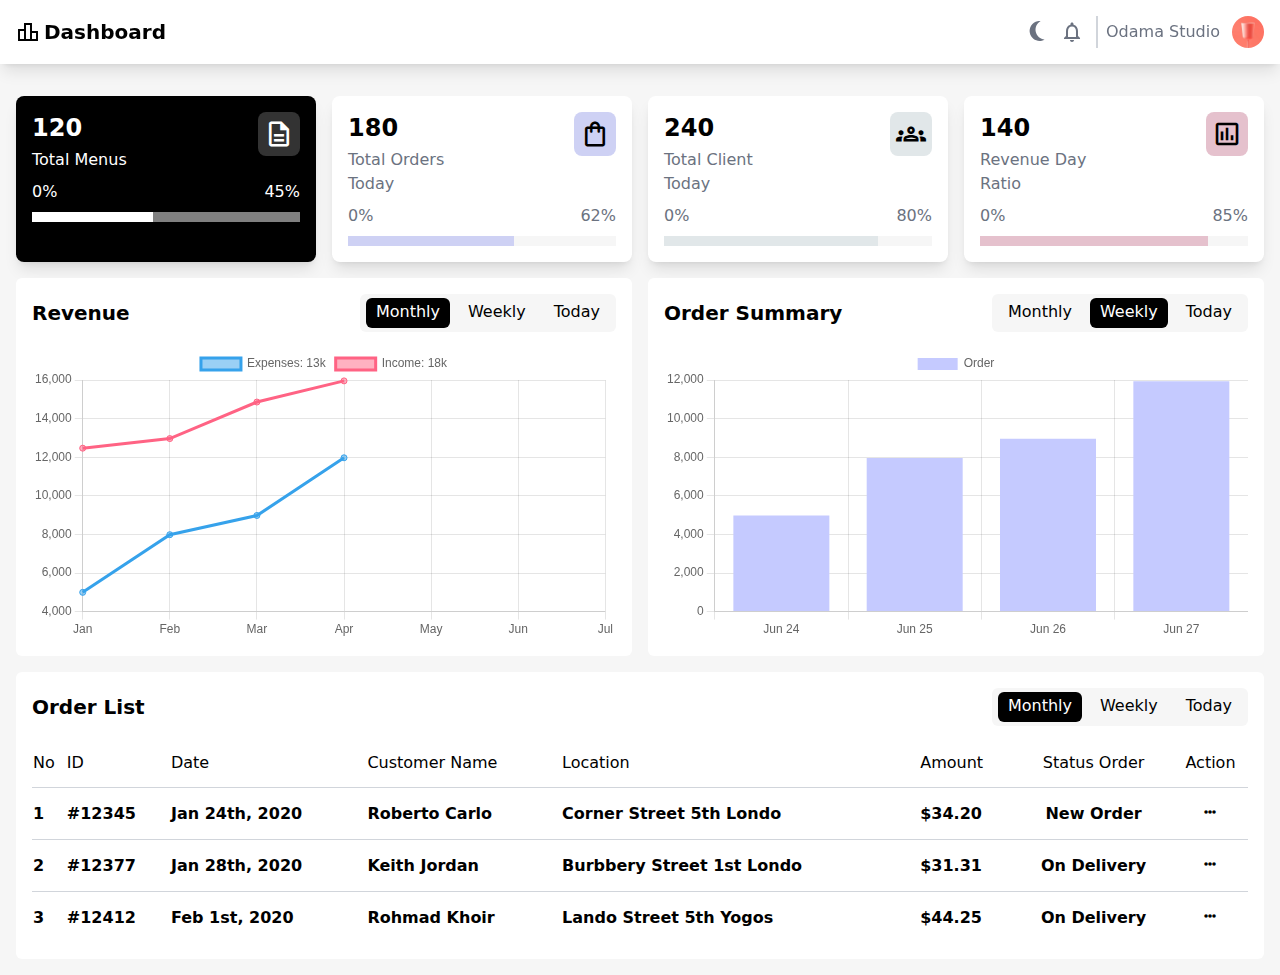
==== commit ad9ba4fd: "Day 4" ====
--- a/04/index.html
+++ b/04/index.html
@@ -160,9 +160,9 @@
             </div>
         </div>
         <div class="bg-white rounded-md p-4">
-            <div class="grid items-center mb-6 grid-cols-2">
+            <div class="lg:grid lg:items-center lg:mb-6 lg:grid-cols-2">
                 <h1 class="text-xl font-semibold">Order List</h1>
-                <div class="flex items-center justify-end">
+                <div class="hidden lg:flex items-center justify-end">
                     <div class="bg-bg px-1.5 py-1 rounded-md flex items-center gap-2">
                         <button class="pt-0.5 pb-1 px-2.5 rounded-md bg-black text-white">Monthly</button>
                         <button class="pt-0.5 pb-1 px-2.5">Weekly</button>
--- a/04/style.css
+++ b/04/style.css
@@ -715,10 +715,6 @@
   margin-right: auto;
 }
 
-.mb-6 {
-  margin-bottom: 1.5rem;
-}
-
 .mb-8 {
   margin-bottom: 2rem;
 }
@@ -1298,6 +1294,11 @@
   background-color: rgb(246 246 246 / var(--tw-bg-opacity));
 }
 
+progress:not(progress[class])::-webkit-progress-bar {
+  --tw-bg-opacity: 1;
+  background-color: rgb(246 246 246 / var(--tw-bg-opacity));
+}
+
 progress[value="45"]::-moz-progress-bar {
   --tw-bg-opacity: 1;
   background-color: rgb(255 255 255 / var(--tw-bg-opacity));
@@ -1500,6 +1501,10 @@
     top: 4rem;
   }
 
+  .lg\:mb-6 {
+    margin-bottom: 1.5rem;
+  }
+
   .lg\:inline-block {
     display: inline-block;
   }
@@ -1546,6 +1551,10 @@
 
   .lg\:grid-rows-2 {
     grid-template-rows: repeat(2, minmax(0, 1fr));
+  }
+
+  .lg\:items-center {
+    align-items: center;
   }
 
   .lg\:gap-2 {
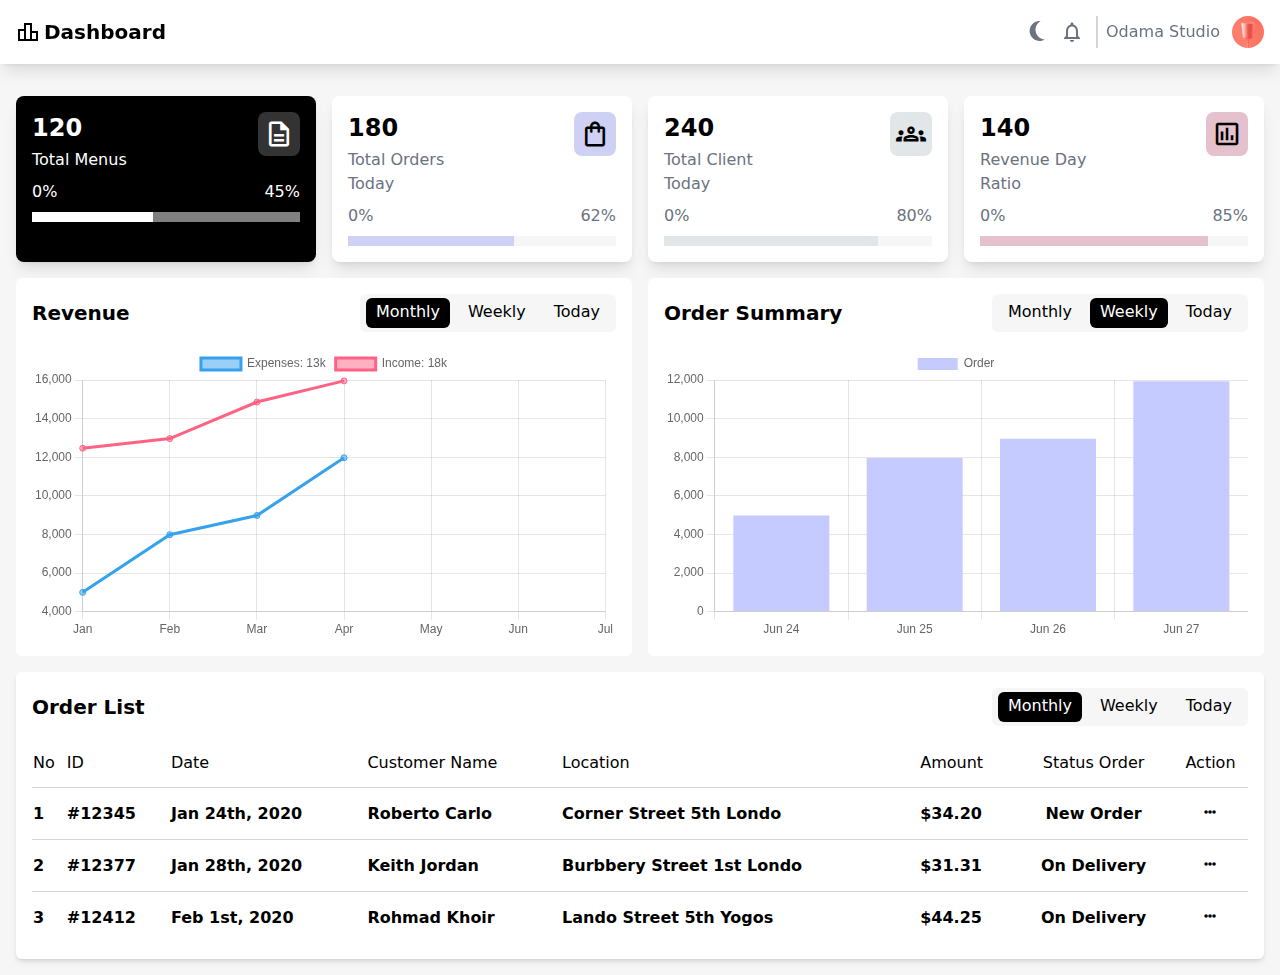
==== commit bb210294: "Update index.html" ====
--- a/04/index.html
+++ b/04/index.html
@@ -159,7 +159,7 @@
                 </script>
             </div>
         </div>
-        <div class="bg-white rounded-md p-4">
+        <div class="bg-white shadow-md rounded-md p-4">
             <div class="lg:grid lg:items-center lg:mb-6 lg:grid-cols-2">
                 <h1 class="text-xl font-semibold">Order List</h1>
                 <div class="hidden lg:flex items-center justify-end">
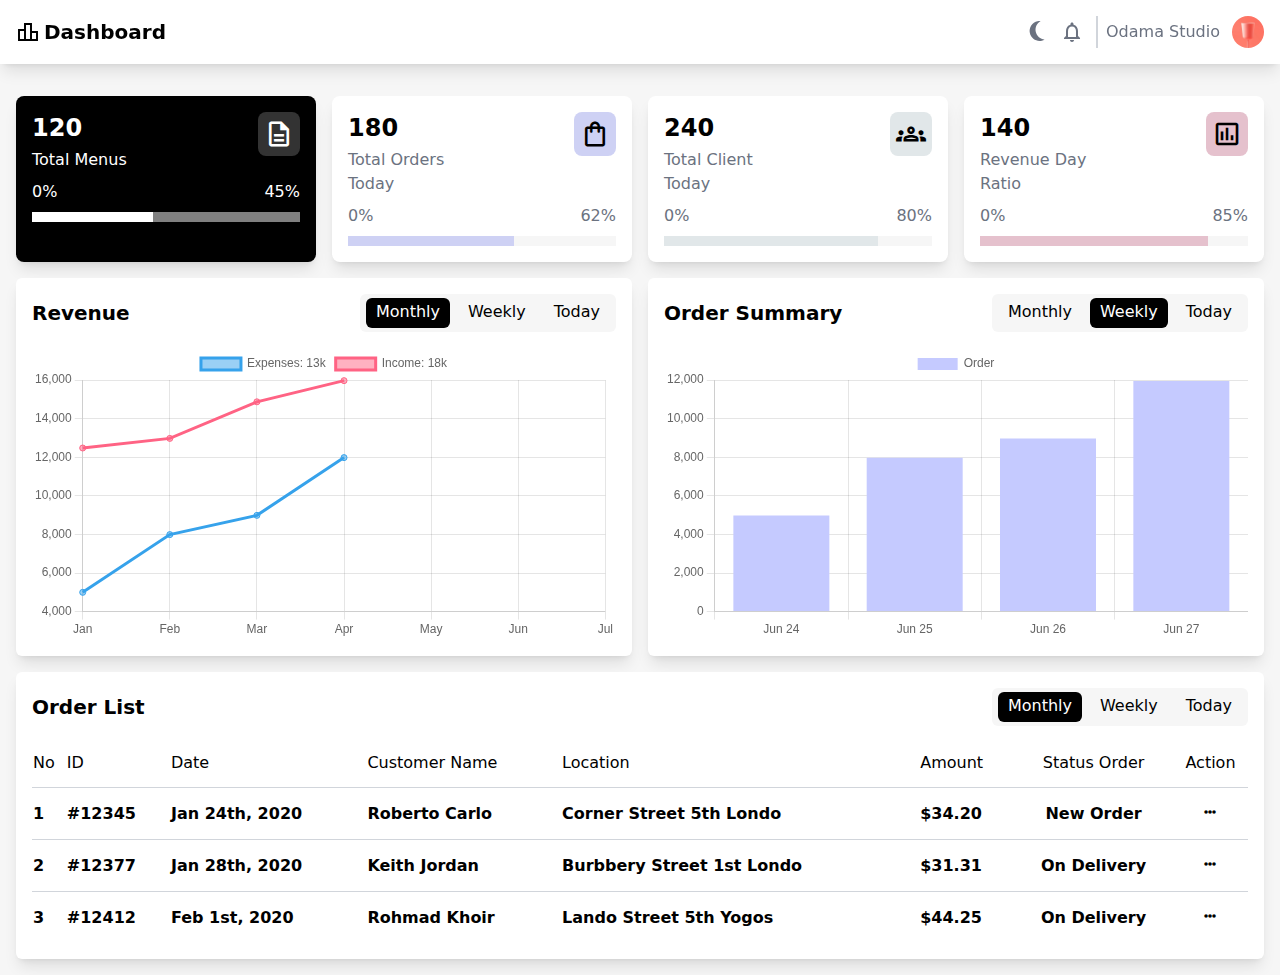
==== commit fe930df3: "added shadow" ====
--- a/04/index.html
+++ b/04/index.html
@@ -159,7 +159,7 @@
                 </script>
             </div>
         </div>
-        <div class="bg-white shadow-md rounded-md p-4">
+        <div class="bg-white shadow-lg rounded-md p-4">
             <div class="lg:grid lg:items-center lg:mb-6 lg:grid-cols-2">
                 <h1 class="text-xl font-semibold">Order List</h1>
                 <div class="hidden lg:flex items-center justify-end">
--- a/04/style.css
+++ b/04/style.css
@@ -656,6 +656,9 @@
   --tw-bg-opacity: 1;
   background-color: rgb(255 255 255 / var(--tw-bg-opacity));
   padding: 1rem;
+  --tw-shadow: 0 10px 15px -3px rgb(0 0 0 / 0.1), 0 4px 6px -4px rgb(0 0 0 / 0.1);
+  --tw-shadow-colored: 0 10px 15px -3px var(--tw-shadow-color), 0 4px 6px -4px var(--tw-shadow-color);
+  box-shadow: var(--tw-ring-offset-shadow, 0 0 #0000), var(--tw-ring-shadow, 0 0 #0000), var(--tw-shadow);
 }
 
 .chart h1+div button.active {
